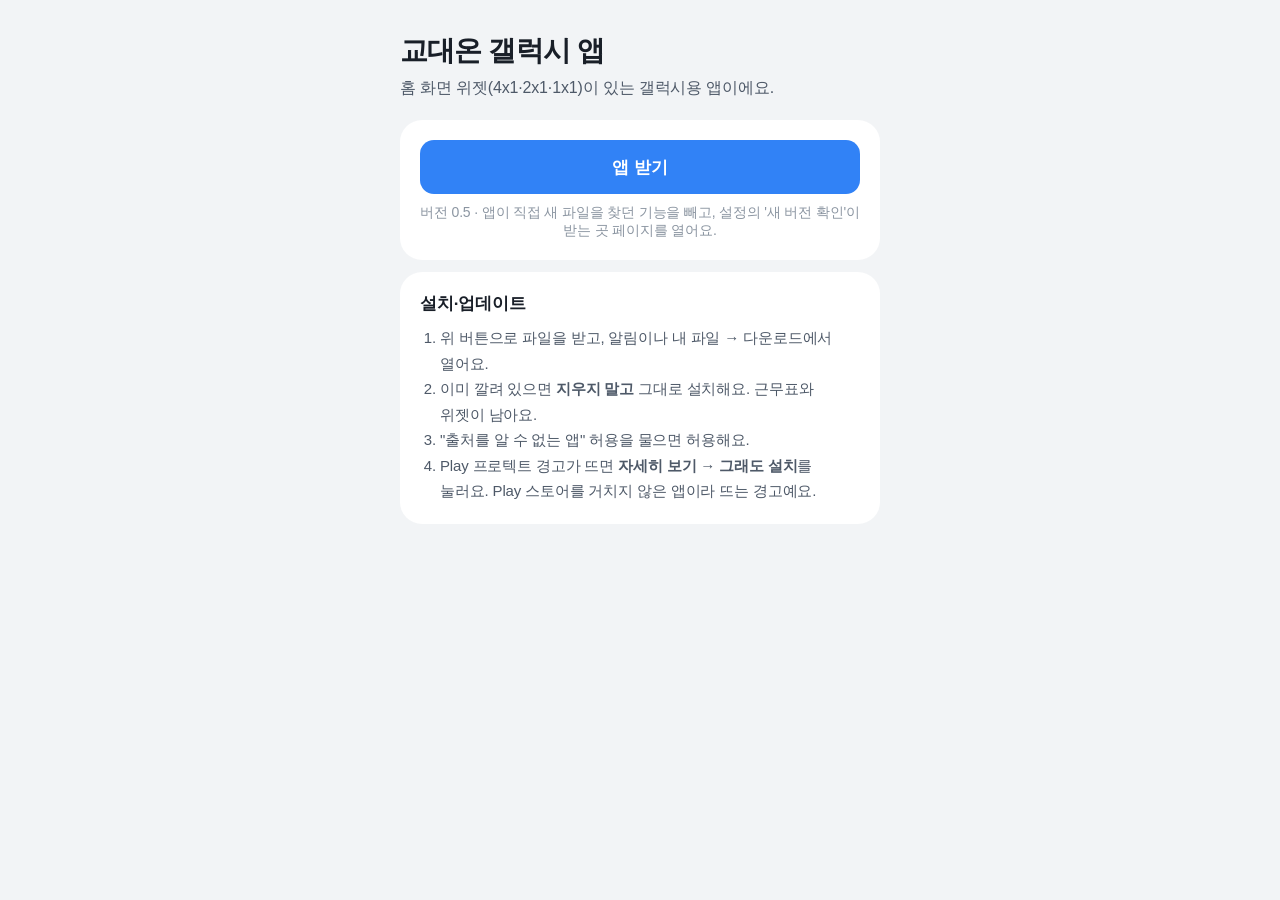
==== downloads/index.html @ 2c98b8d7 "갤럭시 앱 0.5: 앱이 직접 새 APK를 찾던 기능 제거(Play 프로텍트 차단 대응) - 0.4 설치 뒤 '잠재적으로 유해한 앱'으로 막힘(사용자 보고). UpdateCheck" ====
<!doctype html>
<html lang="ko"><head><meta charset="utf-8"><meta name="viewport" content="width=device-width,initial-scale=1">
<title>교대온 갤럭시 앱 받기</title>
<style>
:root{--page:#f2f4f6;--card:#fff;--ink:#191f28;--body:#4e5968;--sub:#8b95a1;--blue:#3182f6;--inset:#f2f4f6}
@media(prefers-color-scheme:dark){:root{--page:#0f1115;--card:#1a1d24;--ink:#f2f4f6;--body:#b0b8c1;--sub:#8b95a1;--blue:#4795ff;--inset:#232730}}
body{margin:0;background:var(--page);color:var(--ink);font-family:-apple-system,BlinkMacSystemFont,"Apple SD Gothic Neo","Noto Sans KR",sans-serif;letter-spacing:-.01em;word-break:keep-all}
main{max-width:480px;margin:0 auto;padding:32px 16px}
h1{font-size:28px;margin:0 0 6px;letter-spacing:-.03em}
.sub{color:var(--body);margin:0 0 20px;line-height:1.5}
.card{background:var(--card);border-radius:22px;padding:20px;margin-bottom:12px}
.btn{display:flex;align-items:center;justify-content:center;height:54px;border-radius:14px;background:var(--blue);color:#fff;font-weight:700;font-size:17px;text-decoration:none}
.ver{color:var(--sub);font-size:14px;margin:10px 0 0;text-align:center}
ol{margin:0;padding-left:20px;line-height:1.7;color:var(--body);font-size:15px}
h2{font-size:17px;margin:0 0 10px}
</style></head>
<body><main>
<h1>교대온 갤럭시 앱</h1>
<p class="sub">홈 화면 위젯(4x1·2x1·1x1)이 있는 갤럭시용 앱이에요.</p>
<div class="card"><a class="btn" id="dl" href="#">앱 받기</a><p class="ver" id="ver">버전 확인 중…</p></div>
<div class="card"><h2>설치·업데이트</h2><ol>
<li>위 버튼으로 파일을 받고, 알림이나 내 파일 → 다운로드에서 열어요.</li>
<li>이미 깔려 있으면 <b>지우지 말고</b> 그대로 설치해요. 근무표와 위젯이 남아요.</li>
<li>"출처를 알 수 없는 앱" 허용을 물으면 허용해요.</li>
<li>Play 프로텍트 경고가 뜨면 <b>자세히 보기 → 그래도 설치</b>를 눌러요. Play 스토어를 거치지 않은 앱이라 뜨는 경고예요.</li>
</ol></div>
</main>
<script>
fetch('version.json?t=' + Date.now(), { cache: 'no-store' }).then((r) => r.json()).then((j) => {
  document.getElementById('dl').href = j.url
  document.getElementById('ver').textContent = `버전 ${j.versionName}` + (j.notes ? ` · ${j.notes}` : '')
}).catch(() => { document.getElementById('ver').textContent = '버전 정보를 불러오지 못했어요' })
</script>
</body></html>
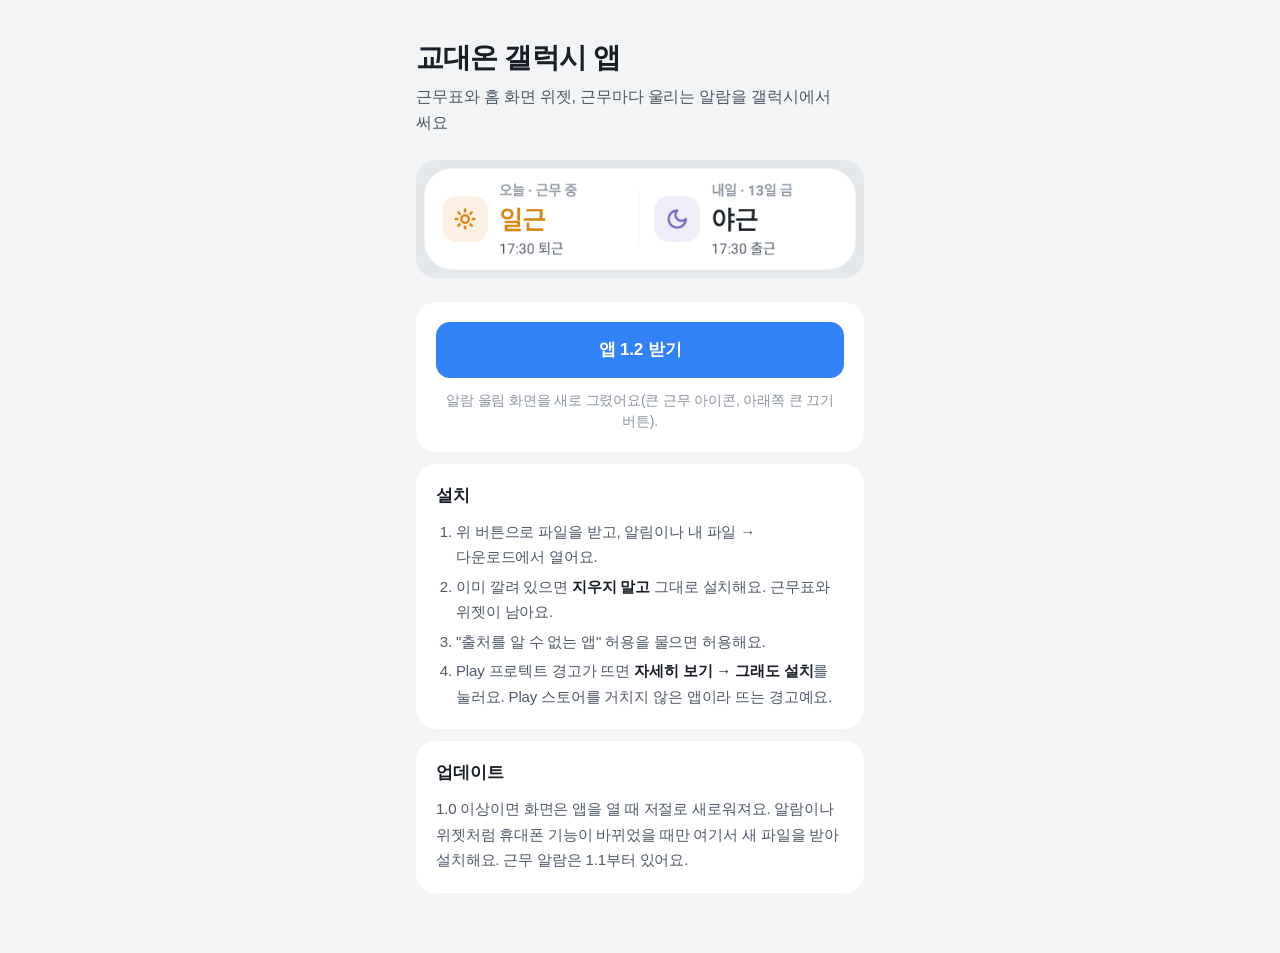
==== commit 8915c845: "화면 다듬기: 공유 탭 정리, 초대 코드 다시 불러오기, 알람 빈 칸 아이콘, 다운로드 페이지 - 공유 탭: 코드 칸 안에서 만들기·복사·새 코드, 중복 설명과 공유 범위 칸 제거" ====
--- a/downloads/index.html
+++ b/downloads/index.html
@@ -1,34 +1,51 @@
 <!doctype html>
 <html lang="ko"><head><meta charset="utf-8"><meta name="viewport" content="width=device-width,initial-scale=1">
 <title>교대온 갤럭시 앱 받기</title>
+<meta name="description" content="근무표, 홈 화면 위젯, 근무 알람이 있는 교대온 갤럭시 앱 설치 파일">
+<meta name="theme-color" content="#f2f4f6" media="(prefers-color-scheme: light)"><meta name="theme-color" content="#0f1115" media="(prefers-color-scheme: dark)">
+<link rel="icon" href="../icons/icon-192.png">
 <style>
-:root{--page:#f2f4f6;--card:#fff;--ink:#191f28;--body:#4e5968;--sub:#8b95a1;--blue:#3182f6;--inset:#f2f4f6}
-@media(prefers-color-scheme:dark){:root{--page:#0f1115;--card:#1a1d24;--ink:#f2f4f6;--body:#b0b8c1;--sub:#8b95a1;--blue:#4795ff;--inset:#232730}}
-body{margin:0;background:var(--page);color:var(--ink);font-family:-apple-system,BlinkMacSystemFont,"Apple SD Gothic Neo","Noto Sans KR",sans-serif;letter-spacing:-.01em;word-break:keep-all}
-main{max-width:480px;margin:0 auto;padding:32px 16px}
-h1{font-size:28px;margin:0 0 6px;letter-spacing:-.03em}
-.sub{color:var(--body);margin:0 0 20px;line-height:1.5}
-.card{background:var(--card);border-radius:22px;padding:20px;margin-bottom:12px}
-.btn{display:flex;align-items:center;justify-content:center;height:54px;border-radius:14px;background:var(--blue);color:#fff;font-weight:700;font-size:17px;text-decoration:none}
-.ver{color:var(--sub);font-size:14px;margin:10px 0 0;text-align:center}
+/* 앱(index.html)과 같은 토큰. 그림은 실제 갤럭시 위젯 렌더(design/images/android) */
+:root{--page:#f2f4f6;--card:#fff;--ink:#191f28;--body:#4e5968;--sub:#8b95a1;--blue:#3182f6;--blue-press:#1b64da;--inset:#f2f4f6;--line:#e5e8eb}
+@media(prefers-color-scheme:dark){:root{--page:#0f1115;--card:#1a1d24;--ink:#f2f4f6;--body:#b0b8c1;--sub:#8b95a1;--blue:#4795ff;--blue-press:#2f7de8;--inset:#232730;--line:#262a32}}
+*{box-sizing:border-box}
+body{margin:0;background:var(--page);color:var(--ink);font-family:-apple-system,BlinkMacSystemFont,"Apple SD Gothic Neo","Noto Sans KR",sans-serif;letter-spacing:-.01em;word-break:keep-all;-webkit-font-smoothing:antialiased}
+::selection{background:color-mix(in srgb,var(--blue) 25%,transparent)}
+:focus-visible{outline:3px solid color-mix(in srgb,var(--blue) 50%,transparent);outline-offset:2px}
+main{max-width:480px;margin:0 auto;padding:40px 16px 48px}
+h1{font-size:28px;line-height:1.3;margin:0 0 8px;letter-spacing:-.03em}
+.sub{color:var(--body);margin:0 0 24px;line-height:1.6;font-size:16px}
+.shot{display:block;width:100%;height:auto;aspect-ratio:1060/280;margin:0 0 24px;border-radius:20px}
+.card{background:var(--card);border-radius:20px;padding:20px;margin-bottom:12px}
+.btn{display:flex;align-items:center;justify-content:center;height:56px;border-radius:14px;background:var(--blue);color:#fff;font-weight:600;font-size:17px;text-decoration:none;transition:background-color .15s ease-out,transform .1s ease-out}
+.btn:hover{background:var(--blue-press)}.btn:active{transform:scale(.98)}
+.ver{color:var(--sub);font-size:14px;line-height:1.5;margin:12px 0 0;text-align:center}
+h2{font-size:17px;margin:0 0 12px}
 ol{margin:0;padding-left:20px;line-height:1.7;color:var(--body);font-size:15px}
-h2{font-size:17px;margin:0 0 10px}
+li+li{margin-top:4px}
+p.body{margin:0;color:var(--body);font-size:15px;line-height:1.7}
+b{color:var(--ink);font-weight:600}
+@media(prefers-reduced-motion:reduce){.btn{transition:none}.btn:active{transform:none}}
 </style></head>
 <body><main>
 <h1>교대온 갤럭시 앱</h1>
-<p class="sub">홈 화면 위젯(4x1·2x1·1x1)이 있는 갤럭시용 앱이에요.</p>
+<p class="sub">근무표와 홈 화면 위젯, 근무마다 울리는 알람을 갤럭시에서 써요</p>
+<picture><source srcset="../design/images/android/4x1-dark.png" media="(prefers-color-scheme: dark)"><img class="shot" src="../design/images/android/4x1-light.png" width="1060" height="280" alt="갤럭시 홈 화면의 4x1 위젯. 왼쪽에 오늘 근무, 오른쪽에 내일 근무가 보여요"></picture>
 <div class="card"><a class="btn" id="dl" href="#">앱 받기</a><p class="ver" id="ver">버전 확인 중…</p></div>
-<div class="card"><h2>설치·업데이트</h2><ol>
+<div class="card"><h2>설치</h2><ol>
 <li>위 버튼으로 파일을 받고, 알림이나 내 파일 → 다운로드에서 열어요.</li>
 <li>이미 깔려 있으면 <b>지우지 말고</b> 그대로 설치해요. 근무표와 위젯이 남아요.</li>
 <li>"출처를 알 수 없는 앱" 허용을 물으면 허용해요.</li>
 <li>Play 프로텍트 경고가 뜨면 <b>자세히 보기 → 그래도 설치</b>를 눌러요. Play 스토어를 거치지 않은 앱이라 뜨는 경고예요.</li>
 </ol></div>
+<div class="card"><h2>업데이트</h2><p class="body">1.0 이상이면 화면은 앱을 열 때 저절로 새로워져요. 알람이나 위젯처럼 휴대폰 기능이 바뀌었을 때만 여기서 새 파일을 받아 설치해요. 근무 알람은 1.1부터 있어요.</p></div>
 </main>
 <script>
 fetch('version.json?t=' + Date.now(), { cache: 'no-store' }).then((r) => r.json()).then((j) => {
-  document.getElementById('dl').href = j.url
-  document.getElementById('ver').textContent = `버전 ${j.versionName}` + (j.notes ? ` · ${j.notes}` : '')
-}).catch(() => { document.getElementById('ver').textContent = '버전 정보를 불러오지 못했어요' })
+  const dl = document.getElementById('dl')
+  dl.href = j.url
+  dl.textContent = `앱 ${j.versionName} 받기`
+  document.getElementById('ver').textContent = j.notes || ''
+}).catch(() => { document.getElementById('ver').textContent = '버전 정보를 불러오지 못했어요. 잠시 뒤 새로고침해 주세요' })
 </script>
 </body></html>
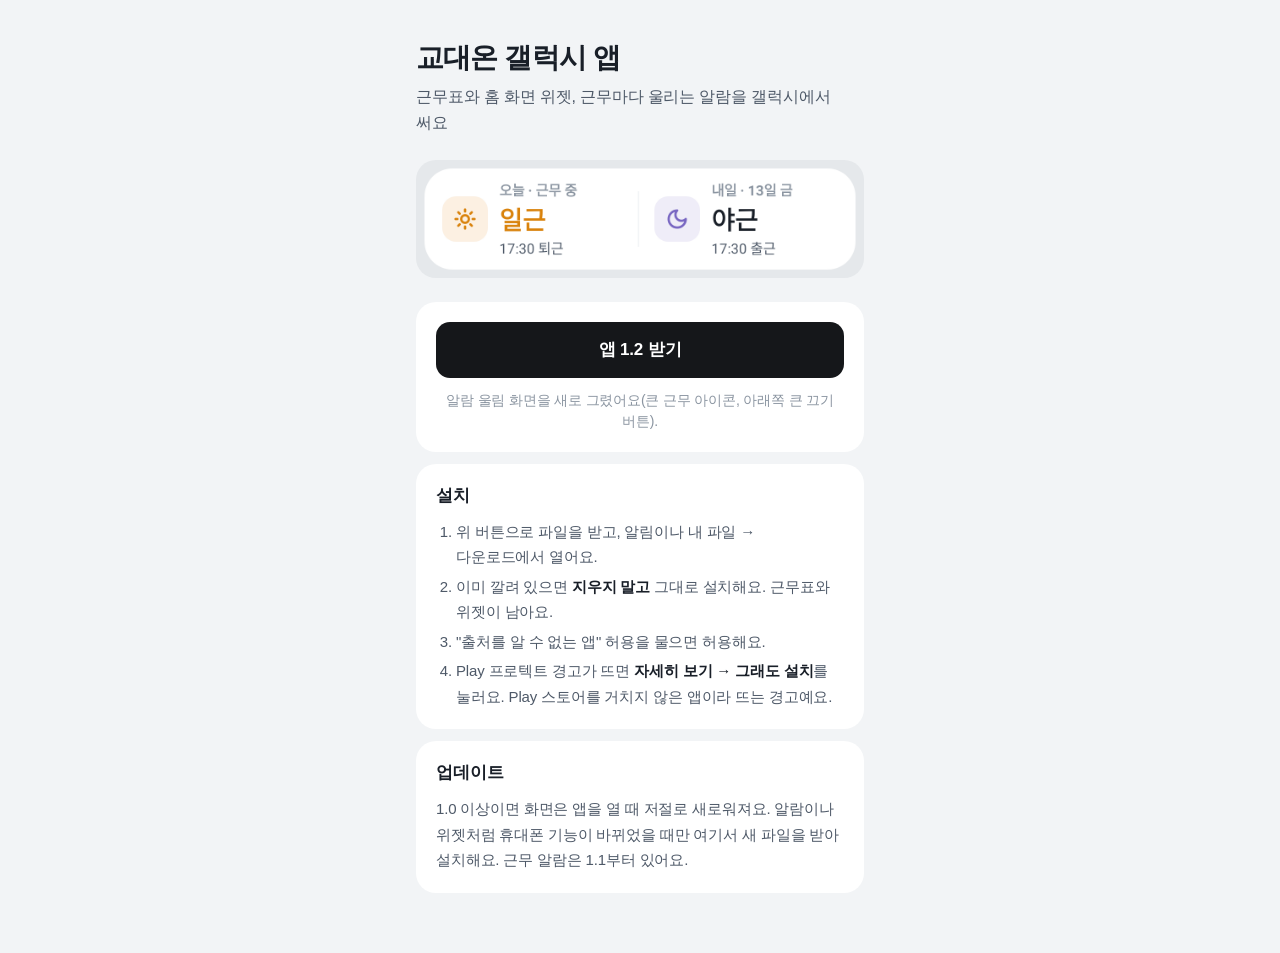
==== commit f5385ea8: "디자인 2.0: 색을 칠한 근무표(홈·근무표) + 차분한 목록(공유·설정) - 오늘 근무는 근무 색으로 칠한 큰 칸, 내일은 한 줄, 그 뒤 일주일은 색 칸 7개 - 근무표 달력은" ====
--- a/downloads/index.html
+++ b/downloads/index.html
@@ -6,8 +6,8 @@
 <link rel="icon" href="../icons/icon-192.png">
 <style>
 /* 앱(index.html)과 같은 토큰. 그림은 실제 갤럭시 위젯 렌더(design/images/android) */
-:root{--page:#f2f4f6;--card:#fff;--ink:#191f28;--body:#4e5968;--sub:#8b95a1;--blue:#3182f6;--blue-press:#1b64da;--inset:#f2f4f6;--line:#e5e8eb}
-@media(prefers-color-scheme:dark){:root{--page:#0f1115;--card:#1a1d24;--ink:#f2f4f6;--body:#b0b8c1;--sub:#8b95a1;--blue:#4795ff;--blue-press:#2f7de8;--inset:#232730;--line:#262a32}}
+:root{--page:#f2f4f6;--card:#fff;--ink:#191f28;--body:#4e5968;--sub:#8b95a1;--blue:#15171a;--blue-press:#33373d;--inset:#f2f4f6;--line:#e5e8eb}
+@media(prefers-color-scheme:dark){:root{--page:#0f1115;--card:#1a1d24;--ink:#f2f4f6;--body:#b0b8c1;--sub:#8b95a1;--blue:#f2f4f6;--blue-press:#d4d8de;--inset:#232730;--line:#262a32}}
 *{box-sizing:border-box}
 body{margin:0;background:var(--page);color:var(--ink);font-family:-apple-system,BlinkMacSystemFont,"Apple SD Gothic Neo","Noto Sans KR",sans-serif;letter-spacing:-.01em;word-break:keep-all;-webkit-font-smoothing:antialiased}
 ::selection{background:color-mix(in srgb,var(--blue) 25%,transparent)}
@@ -17,7 +17,7 @@
 .sub{color:var(--body);margin:0 0 24px;line-height:1.6;font-size:16px}
 .shot{display:block;width:100%;height:auto;aspect-ratio:1060/280;margin:0 0 24px;border-radius:20px}
 .card{background:var(--card);border-radius:20px;padding:20px;margin-bottom:12px}
-.btn{display:flex;align-items:center;justify-content:center;height:56px;border-radius:14px;background:var(--blue);color:#fff;font-weight:600;font-size:17px;text-decoration:none;transition:background-color .15s ease-out,transform .1s ease-out}
+.btn{display:flex;align-items:center;justify-content:center;height:56px;border-radius:14px;background:var(--blue);color:var(--card);font-weight:700;font-size:17px;text-decoration:none;transition:background-color .15s ease-out,transform .1s ease-out}
 .btn:hover{background:var(--blue-press)}.btn:active{transform:scale(.98)}
 .ver{color:var(--sub);font-size:14px;line-height:1.5;margin:12px 0 0;text-align:center}
 h2{font-size:17px;margin:0 0 12px}
